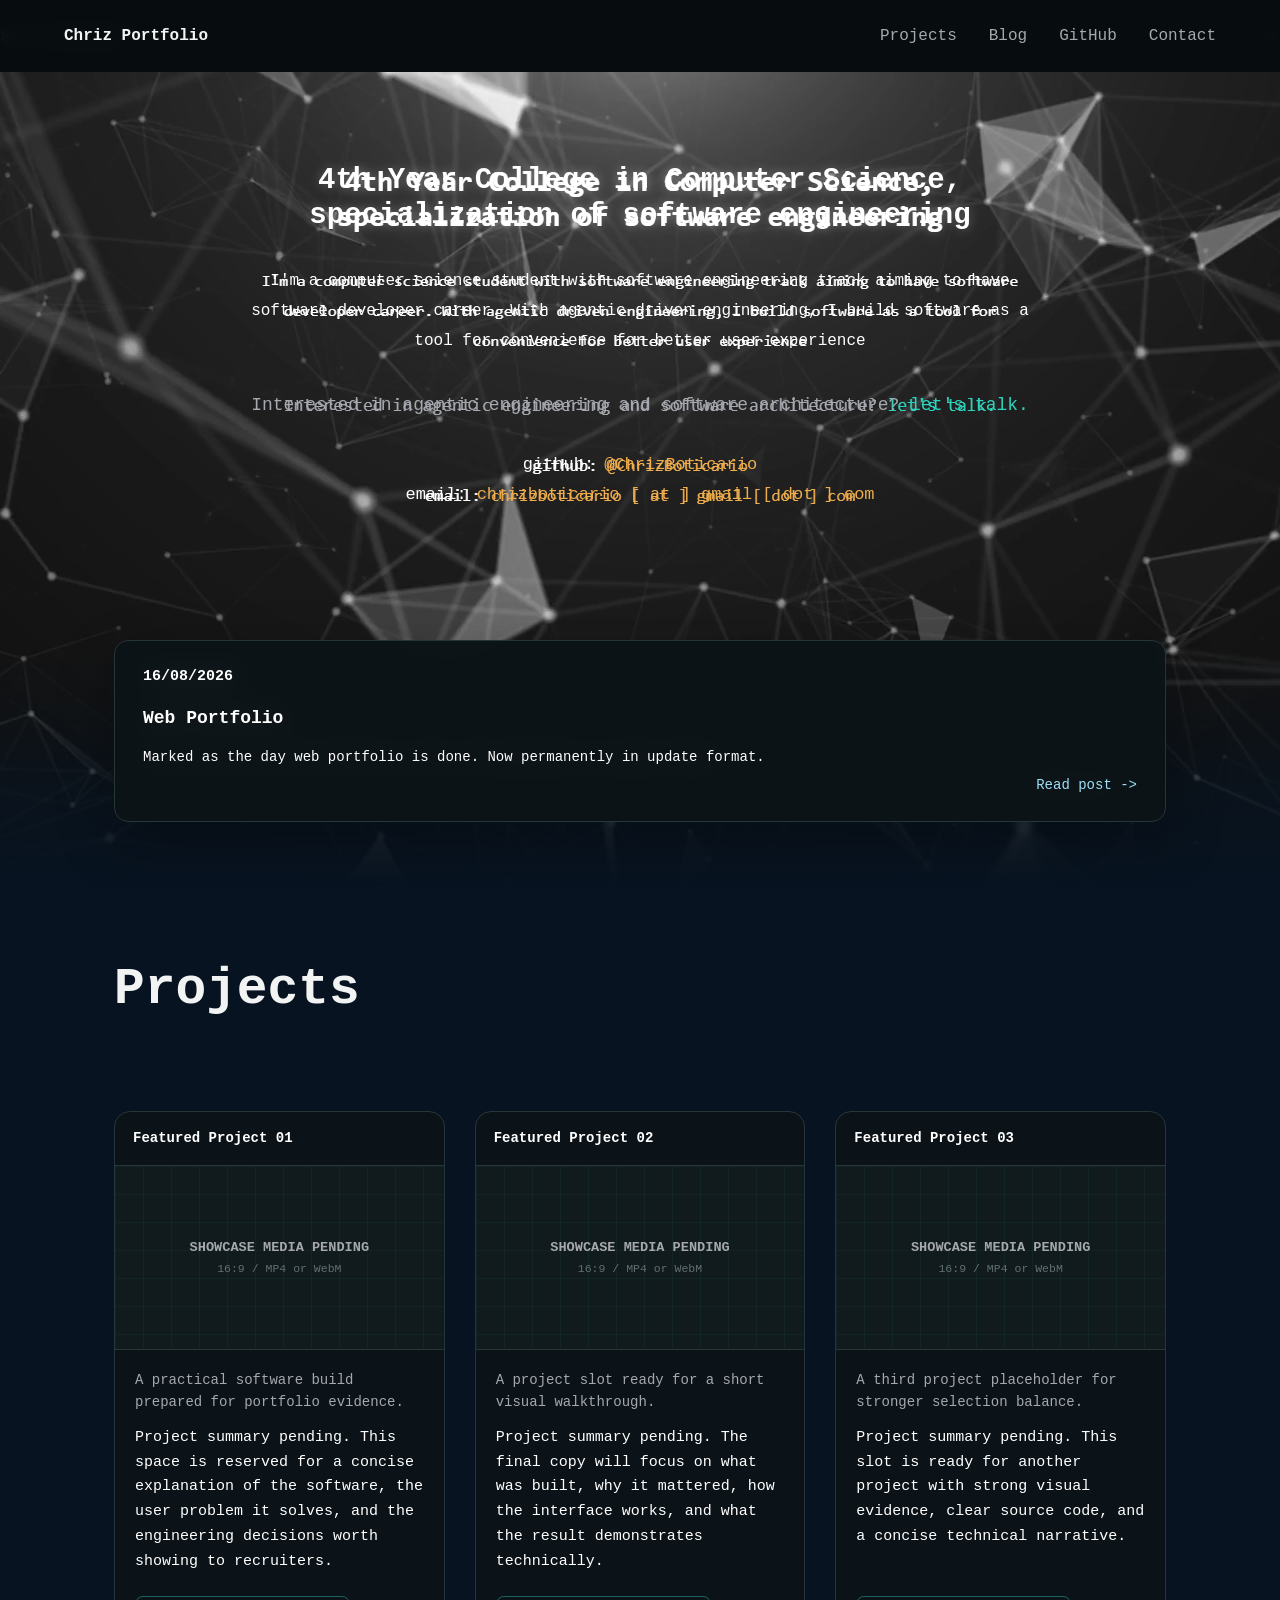
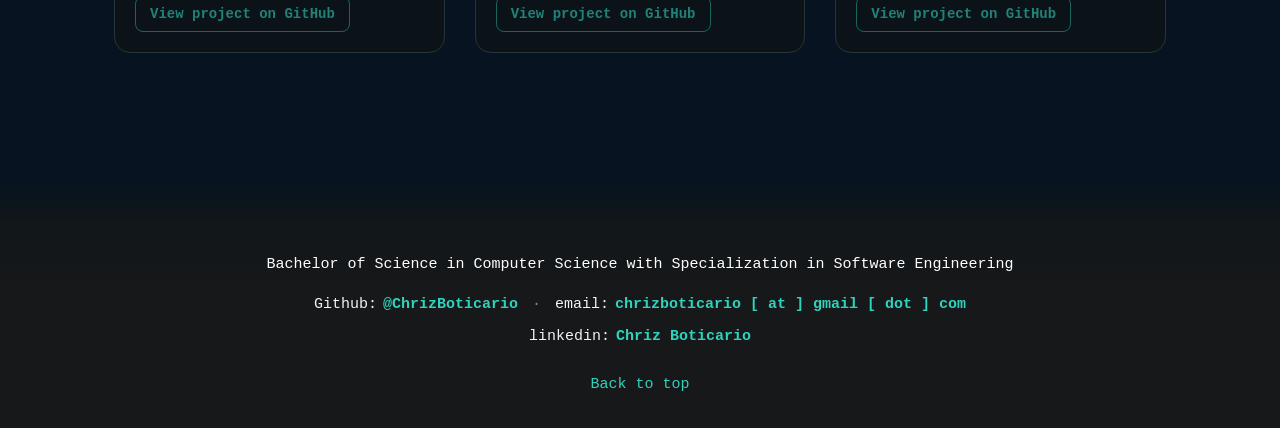
==== Main.html @ 96d17939 "Initial portfolio publication" ====
<!doctype html>
<html lang="en">
<head>
  <meta charset="utf-8">
  <meta name="viewport" content="width=device-width, initial-scale=1, viewport-fit=cover">
  <meta name="description" content="Chriz's portfolio: software projects, certifications, education, and contact details.">
  <meta name="theme-color" content="#080d0f">
  <title>Chriz Portfolio | Software Portfolio</title>
  <link rel="icon" href="data:image/svg+xml,%3Csvg xmlns='http://www.w3.org/2000/svg' viewBox='0 0 32 32'%3E%3Crect width='32' height='32' fill='%23080d0f'/%3E%3Cpath d='M9 7H5v18h4M23 7h4v18h-4' fill='none' stroke='%232fd3bd' stroke-width='2'/%3E%3C/svg%3E">
  <link rel="stylesheet" href="css/style.css?v=20260825-1542">
  <link rel="stylesheet" href="css/home.css?v=20260905-animations">
</head>
<body id="top">
  <a class="skip-link" href="#main-content">Skip to content</a>
  <div class="video-background" aria-hidden="true">
    <video class="video-background-media" muted loop playsinline preload="none" poster="assets/images/background/web_bg_poster.png" data-background-video data-video-desktop="assets/videos/background/web_bg_1080p.mp4" data-video-mobile="assets/videos/background/web_bg_720p.mp4"></video>
  </div>

  <header class="site-header" data-header>
    <a class="brand" href="Main.html" data-home-brand>Chriz Portfolio</a>
    <button class="menu-toggle" type="button" aria-expanded="false" aria-controls="primary-navigation" aria-label="Open navigation" data-menu-toggle>
      <span aria-hidden="true"></span>
      <span aria-hidden="true"></span>
    </button>
    <nav class="primary-navigation" id="primary-navigation" aria-label="Primary navigation" data-navigation>
      <a class="nav-link" href="#work">Projects</a>
      <a class="nav-link" href="blog.html">Blog</a>
      <a class="nav-link" href="https://github.com/ChrizBoticario" target="_blank" rel="noreferrer" data-header-link="github">GitHub</a>
      <a class="nav-link" href="#contact">Contact</a>
    </nav>
  </header>

  <main id="main-content">
    <section class="hero" aria-labelledby="hero-title">
      <div class="hero-shade" aria-hidden="true"></div>
      <div class="hero-content">
        <h1 id="hero-title">4th Year College in Computer Science,<br>specialization of software engineering</h1>
        <p class="hero-statement">I'm a computer science student with software engineering track aiming to have software developer career. With agentic driven engineering, I build software as a tool for convenience for better user experience</p>
        <p class="hero-invitation">Interested in agentic engineering and software architecture? <a class="hero-talk-button" href="#contact">let's talk.</a></p>

        <div class="quick-contact" aria-label="Quick contact">
          <button class="copy-contact" type="button" data-copy="github">
            <span class="contact-label">github:</span>
            <span data-contact-display="github">@ChrizBoticario</span>
          </button>
          <button class="copy-contact" type="button" data-copy="email">
            <span class="contact-label">email:</span>
            <span data-contact-display="email">chrizboticario [ at ] gmail [ dot ] com</span>
          </button>
        </div>
        <p class="copy-status" data-copy-status aria-live="polite"></p>
      </div>
    </section>

    <section class="blog-preview-section" aria-labelledby="latest-blog-title">
      <a class="blog-preview reveal" href="blog.html#placeholder-post">
        <span class="blog-kicker">16/08/2026</span>
        <strong id="latest-blog-title">Web Portfolio</strong>
        <span class="blog-statement">Marked as the day web portfolio is done. Now permanently in update format.</span>
        <span class="blog-read">Read post -&gt;</span>
      </a>
    </section>

    <section class="work-section" id="work" aria-labelledby="work-title">
      <div class="section">
        <div class="section-heading reveal">
          <div>
            <h2 id="work-title">Projects</h2>
          </div>
        </div>
        <div class="project-list" data-project-list></div>
      </div>
    </section>

  </main>

  <footer class="site-footer" id="contact">
    <p class="footer-degree">Bachelor of Science in Computer Science with Specialization in Software Engineering</p>
    <nav class="footer-contact-line" aria-label="Contact and profile links">
      <a href="https://github.com/ChrizBoticario" target="_blank" rel="noreferrer">Github:<strong>@ChrizBoticario</strong></a>
      <span aria-hidden="true">·</span>
      <button type="button" data-copy="email">email:<strong>chrizboticario [ at ] gmail [ dot ] com</strong></button>
    </nav>
    <nav class="footer-profile-line" aria-label="Profile links">
      <a href="https://www.linkedin.com/in/chriz-boticario-026060381/" target="_blank" rel="noreferrer">linkedin:<strong>Chriz Boticario</strong></a>
    </nav>
    <a class="back-to-top" href="#top">Back to top</a>
  </footer>

  <script src="js/main.js?v=20260825-1532" defer></script>
  <script src="js/projects.js?v=20260905-animations" defer></script>
</body>
</html>
---- css/style.css ----
:root {
  color-scheme: dark;
  --ink: #080d0f;
  --navy: #071320;
  --ink-raised: #0d1417;
  --ink-soft: #111a1d;
  --text: #f1f4f3;
  --muted: #a5a8ae;
  --faint: #617071;
  --line: #263538;
  --teal: #2fd3bd;
  --teal-dim: #138d80;
  --amber: #f0ae4d;
  --footer-gray: #171819;
  --surface-glass: rgba(13, 20, 23, 0.9);
  --content: 1180px;
  --gutter: clamp(20px, 5vw, 72px);
  --header-height: 72px;
  --tap-target: 44px;
  --hover-duration: 600ms;
  --hover-ease: cubic-bezier(0.2, 0.7, 0.2, 1);
  --modal-duration: 650ms;
}

* { box-sizing: border-box; }
html { scroll-behavior: auto; }
body {
  position: relative;
  margin: 0;
  overflow-x: clip;
  background: var(--navy) url("../assets/images/background/web_bg_poster.png") center / cover no-repeat;
  color: var(--text);
  font-family: Consolas, "Courier New", monospace;
  font-size: 16px;
  line-height: 1.65;
  letter-spacing: 0;
}
body::selection { background: var(--teal); color: var(--ink); }
a { color: inherit; text-decoration: none; }
button { font: inherit; letter-spacing: 0; }
a, button { -webkit-tap-highlight-color: transparent; }
a:focus-visible, button:focus-visible { outline: 2px solid var(--amber); outline-offset: 5px; }

.video-background {
  position: absolute;
  top: 0;
  right: 0;
  left: 0;
  z-index: 0;
  /* The video covers the desktop hero and latest-blog preview before navy begins. */
  height: clamp(840px, 100svh, 1040px);
  overflow: hidden;
  pointer-events: none;
  background: var(--navy) url("../assets/images/background/web_bg_poster.png") center / cover no-repeat;
}

.video-background-media {
  position: absolute;
  inset: 0;
  width: 100%;
  height: 100%;
  min-width: 0;
  min-height: 0;
  transform: none;
  object-fit: cover;
  object-position: center 62%;
  opacity: 1;
  filter: none;
}

.video-background::after {
  content: none;
}

.video-background::before {
  content: "";
  position: absolute;
  right: 0;
  bottom: 0;
  left: 0;
  z-index: 1;
  height: clamp(210px, 28svh, 320px);
  pointer-events: none;
  background: linear-gradient(
    to bottom,
    rgba(7, 19, 32, 0) 0%,
    rgba(7, 19, 32, 0.14) 30%,
    rgba(7, 19, 32, 0.6) 72%,
    var(--navy) 100%
  );
}

.skip-link {
  position: fixed;
  top: 10px;
  left: 10px;
  z-index: 100;
  padding: 8px 12px;
  background: var(--text);
  color: var(--ink);
  transform: translateY(-160%);
}
.skip-link:focus { transform: translateY(0); }

.site-header {
  position: sticky;
  top: 0;
  z-index: 20;
  height: var(--header-height);
  display: flex;
  align-items: center;
  justify-content: space-between;
  padding-right: max(var(--gutter), env(safe-area-inset-right));
  padding-left: max(var(--gutter), env(safe-area-inset-left));
  border-bottom: 0;
  background: rgba(8, 13, 15, 0.96);
  backdrop-filter: blur(14px);
}

main {
  position: relative;
  z-index: 1;
}
.brand {
  font-size: 1rem;
  font-weight: 700;
}
.primary-navigation { display: flex; align-items: center; gap: clamp(18px, 2.5vw, 34px); }
.nav-link {
  min-height: var(--tap-target);
  display: inline-flex;
  align-items: center;
  color: var(--muted);
  position: relative;
  transition: color var(--hover-duration) var(--hover-ease), transform var(--hover-duration) var(--hover-ease);
}
.nav-link::after {
  content: "";
  position: absolute;
  bottom: 10px;
  left: 0;
  width: 100%;
  height: 1px;
  background: var(--teal);
  transform: scaleX(0);
  transform-origin: right;
  transition: transform var(--hover-duration) var(--hover-ease);
}
.nav-link:hover {
  color: #63e5d1;
  transform: translateY(-2px);
}
.nav-link:hover::after {
  transform: scaleX(1);
  transform-origin: left;
}
.nav-link.is-disabled { color: var(--faint); cursor: not-allowed; }
.menu-toggle { display: none; width: var(--tap-target); height: var(--tap-target); padding: 0; border: 1px solid var(--line); border-radius: 3px; background: transparent; color: var(--text); cursor: pointer; }
.menu-toggle span { display: block; width: 18px; height: 1px; margin: 0 auto; background: currentColor; transition: transform 180ms ease; }
.menu-toggle span + span { margin-top: 6px; }
.menu-toggle[aria-expanded="true"] span:first-child { transform: translateY(3.5px) rotate(45deg); }
.menu-toggle[aria-expanded="true"] span:last-child { transform: translateY(-3.5px) rotate(-45deg); }

.section {
  max-width: var(--content);
  margin: 0 auto;
  padding: clamp(88px, 10vw, 148px) var(--gutter);
}
.section-heading {
  display: grid;
  grid-template-columns: minmax(0, 680px);
  gap: 24px;
  margin-bottom: clamp(48px, 7vw, 82px);
}
.section-number, .hero-index, .about-label, .credential-code {
  margin: 0;
  color: var(--teal);
  font-size: 0.78rem;
  font-weight: 700;
}
.section-heading h2 {
  margin: 0 0 12px;
  font-size: clamp(2rem, 4vw, 3.8rem);
  line-height: 1.05;
}
.section-heading p { margin: 0; color: var(--muted); max-width: 650px; }

.reveal { opacity: 0; transform: translateY(24px); transition: opacity 650ms ease, transform 650ms ease; }
.reveal.is-visible { opacity: 1; transform: none; }

.site-footer {
  position: relative;
  border-top: 0;
  padding: 72px max(var(--gutter), env(safe-area-inset-right)) max(30px, env(safe-area-inset-bottom)) max(var(--gutter), env(safe-area-inset-left));
  background: linear-gradient(to bottom, var(--navy) 0, #121719 48px, var(--footer-gray) 120px);
  color: #fff;
  text-align: center;
}
.site-footer::before {
  content: none;
}
.footer-degree,
.footer-contact-line,
.footer-profile-line,
.back-to-top { max-width: var(--content); margin-left: auto; margin-right: auto; font-size: 15px; line-height: 1.6; }
.footer-degree { margin-top: 0; margin-bottom: 16px; color: #fff; }
.footer-contact-line,
.footer-profile-line {
  display: flex;
  flex-wrap: wrap;
  justify-content: center;
  gap: 8px 14px;
  color: #85888d;
}
.footer-contact-line { margin-bottom: 8px; }
.footer-profile-line { margin-bottom: 22px; }
.footer-contact-line a,
.footer-contact-line button,
.footer-profile-line a {
  padding: 0;
  border: 0;
  background: transparent;
  color: var(--text);
  cursor: pointer;
  transition: color var(--hover-duration) var(--hover-ease), transform var(--hover-duration) var(--hover-ease), text-decoration-color var(--hover-duration) var(--hover-ease);
}
.footer-contact-line strong,
.footer-profile-line strong {
  margin-left: 6px;
  color: var(--teal);
  font-weight: 700;
}
.footer-contact-line a:hover,
.footer-contact-line button:hover,
.footer-profile-line a:hover,
.back-to-top:hover {
  color: #63e5d1;
  transform: translateY(-2px);
}
.back-to-top {
  display: inline-block;
  color: var(--teal);
  transition: color var(--hover-duration) var(--hover-ease), transform var(--hover-duration) var(--hover-ease), text-decoration-color var(--hover-duration) var(--hover-ease);
}

@media (max-width: 700px) {
  :root { --header-height: 62px; }
  body { font-size: 15px; }
  .section-heading { grid-template-columns: 1fr; gap: 10px; }
  .video-background { height: max(100svh, 1060px); }
  .video-background-media { min-width: 0; min-height: 0; }
  .footer-contact-line,
  .footer-profile-line { flex-direction: column; align-items: center; gap: 4px; }
  .footer-contact-line > span,
  .footer-profile-line > span { display: none; }
}

@media (max-width: 760px) {
  .menu-toggle { display: block; }
  .primary-navigation {
    position: absolute;
    top: calc(100% + 1px);
    right: max(12px, env(safe-area-inset-right));
    left: max(12px, env(safe-area-inset-left));
    display: grid;
    gap: 0;
    padding: 8px 16px;
    border: 1px solid var(--line);
    border-top: 0;
    border-radius: 0 0 12px 12px;
    background: #0a1012;
    visibility: hidden;
    opacity: 0;
    transform: translateY(-8px);
    pointer-events: none;
    transition: opacity 180ms ease, transform 180ms ease, visibility 180ms ease;
  }
  .primary-navigation.is-open { visibility: visible; opacity: 1; transform: none; pointer-events: auto; }
  .primary-navigation .nav-link { justify-content: space-between; border-bottom: 1px solid var(--line); }
  .primary-navigation .nav-link:last-child { border-bottom: 0; }
}

@media (prefers-reduced-motion: reduce) {
  html { scroll-behavior: auto; }
  *, *::before, *::after { animation-duration: 0.01ms !important; animation-iteration-count: 1 !important; transition-duration: 0.01ms !important; }
  .reveal { opacity: 1; transform: none; }
}
---- css/home.css ----
.hero {
  position: relative;
  min-height: clamp(520px, calc(72svh - var(--header-height)), 650px);
  display: grid;
  place-items: center;
  overflow: hidden;
  background: transparent;
}
.hero-shade {
  display: none;
}
.hero::after {
  content: none;
}
.hero-content {
  position: relative;
  z-index: 2;
  width: min(900px, calc(100% - 40px));
  padding: 56px 0 70px;
  text-align: center;
}
.hero h1 {
  margin: 0;
  color: #fff;
  font-size: 29px;
  font-weight: 700;
  line-height: 1.2;
  text-shadow: 0 0 12px rgba(255, 255, 255, 0.28);
}
.hero-statement {
  max-width: 780px;
  margin: 32px auto 0;
  color: #fff;
  font-size: 16px;
  font-weight: 400;
  line-height: 1.9;
}
.hero-invitation {
  max-width: 960px;
  margin: 34px auto 0;
  color: #a5a8ae;
  font-size: 18px;
  font-weight: 400;
}
.hero-talk-button {
  display: inline;
  margin: 0;
  padding: 0;
  border: 0;
  color: var(--teal);
  font-size: inherit;
  line-height: inherit;
  text-decoration: none;
  transition: color var(--hover-duration) var(--hover-ease);
}
.hero-talk-button:hover,
.hero-talk-button:focus-visible {
  color: #63e5d1;
}
.quick-contact { width: min(650px, 100%); margin: 30px auto 0; display: grid; gap: 0; }
.copy-contact {
  width: 100%;
  min-height: 28px;
  display: flex;
  align-items: center;
  justify-content: center;
  gap: 10px;
  border: 0;
  border-radius: 0;
  background: transparent;
  color: #fff;
  font-size: 17px;
  font-weight: 400;
  cursor: pointer;
  transition: color var(--hover-duration) var(--hover-ease), transform var(--hover-duration) var(--hover-ease);
}
.copy-contact:hover { color: var(--teal); transform: translateY(-1px); }
.contact-label { color: #fff; }
.copy-contact [data-contact-display] { color: var(--amber); }
.copy-status { min-height: 1.65em; margin: 10px 0 0; color: var(--teal); font-size: 0.82rem; }

.blog-preview-section {
  position: relative;
  max-width: var(--content);
  margin: -8px auto 0;
  padding: 0 var(--gutter) clamp(34px, 6vw, 64px);
  background: transparent;
}
.blog-preview-section::before {
  content: none;
}
.blog-preview {
  position: relative;
  display: grid;
  min-height: 182px;
  padding: 24px 28px;
  border: 1px solid var(--line);
  border-radius: 14px;
  background: rgba(13, 20, 23, 0.92);
  box-shadow: 0 22px 60px rgba(0, 0, 0, 0.22);
  backdrop-filter: blur(12px);
  transition: border-color var(--hover-duration) var(--hover-ease), transform var(--hover-duration) var(--hover-ease), box-shadow var(--hover-duration) var(--hover-ease), background-color var(--hover-duration) var(--hover-ease);
}
.blog-preview:hover,
.blog-preview:focus-visible {
  border-color: rgba(47, 211, 189, 0.85);
  transform: translateY(-4px);
  box-shadow: 0 28px 72px rgba(0, 0, 0, 0.32), 0 0 24px rgba(47, 211, 189, 0.12);
  background: rgba(13, 20, 23, 0.98);
}
.blog-kicker {
  color: #fff;
  font-size: 15px;
  font-weight: 600;
  text-transform: uppercase;
}
.blog-preview strong {
  margin-top: 12px;
  color: #fff;
  font-size: 18px;
  font-weight: 600;
}
.blog-statement {
  max-width: 920px;
  margin-top: 10px;
  color: #fff;
  font-size: 14px;
  font-weight: 400;
}
.blog-read {
  justify-self: end;
  align-self: end;
  color: #9fdff7;
  font-size: 14px;
  font-weight: 500;
  text-decoration: none;
  transition: color var(--hover-duration) var(--hover-ease);
}
.blog-preview:hover .blog-read,
.blog-preview:focus-visible .blog-read { color: #b7eaff; }

.work-section {
  position: relative;
  background: var(--navy);
}
.work-section .section {
  padding-top: clamp(46px, 6vw, 78px);
}
.project-list { display: grid; grid-template-columns: repeat(auto-fit, minmax(min(100%, 320px), 1fr)); gap: clamp(20px, 2.5vw, 30px); align-items: stretch; }
.project {
  min-width: 0;
  display: flex;
  flex-direction: column;
  border: 1px solid var(--line);
  border-radius: 16px;
  background: rgba(13, 20, 23, 0.92);
  overflow: hidden;
  transition: border-color var(--hover-duration) var(--hover-ease), transform var(--hover-duration) var(--hover-ease), box-shadow var(--hover-duration) var(--hover-ease), background-color var(--hover-duration) var(--hover-ease);
}
/* Project cards replay their reveal independently from hover and expand states. */
.project.reveal {
  opacity: 0;
  transform: translateY(24px);
  transition: opacity 650ms ease,
              transform 650ms ease,
              border-color var(--hover-duration) var(--hover-ease),
              box-shadow var(--hover-duration) var(--hover-ease),
              background-color var(--hover-duration) var(--hover-ease);
  transition-delay: var(--reveal-delay, 0ms);
}

.project.reveal.is-visible {
  opacity: 1;
  transform: none;
}

.project.reveal.is-visible:hover,
.project.reveal.is-visible:focus-within {
  transform: translateY(-4px);
}
.project:hover,
.project:focus-within {
  border-color: rgba(47, 211, 189, 0.85);
  transform: translateY(-4px);
  box-shadow: 0 28px 72px rgba(0, 0, 0, 0.32), 0 0 24px rgba(47, 211, 189, 0.12);
  background: rgba(13, 20, 23, 0.98);
}
.project-header {
  display: flex;
  align-items: center;
  justify-content: space-between;
  min-height: 54px;
  padding: 14px 18px;
  border-bottom: 1px solid var(--line);
}
.project h3 {
  margin: 0;
  color: #fff;
  font-size: 14px;
  font-weight: 600;
  line-height: 1.2;
  overflow-wrap: anywhere;
}
.project-media {
  position: relative;
  aspect-ratio: 16 / 9;
  overflow: hidden;
  border-bottom: 1px solid var(--line);
  background: var(--ink-soft);
}
.project-media::before {
  content: "";
  position: absolute;
  inset: 0;
  background-image: linear-gradient(rgba(47,211,189,.05) 1px, transparent 1px), linear-gradient(90deg, rgba(47,211,189,.05) 1px, transparent 1px);
  background-size: 28px 28px;
}
.project-media-empty { position: absolute; inset: 0; display: grid; place-content: center; text-align: center; color: var(--faint); }
.project-media-empty strong { color: var(--muted); font-size: 0.85rem; }
.project-media-empty span { font-size: 0.72rem; }
.project video { width: 100%; height: 100%; object-fit: cover; }
.project-details { display: flex; flex: 1; flex-direction: column; padding: 20px; }
.project-description { margin: 0 0 12px; color: var(--muted); font-size: 14px; line-height: 1.55; }
.project-summary { margin: 0 0 22px; color: #fff; font-size: 15px; line-height: 1.65; }
.project-links { display: flex; flex-wrap: wrap; gap: 10px; margin-top: auto; }
.project-links a {
  min-height: 36px;
  display: inline-flex;
  align-items: center;
  padding: 0 14px;
  border: 1px solid var(--teal-dim);
  border-radius: 8px;
  color: var(--teal);
  font-size: 14px;
  font-weight: 700;
  transition: color var(--hover-duration) var(--hover-ease), background-color var(--hover-duration) var(--hover-ease), border-color var(--hover-duration) var(--hover-ease), transform var(--hover-duration) var(--hover-ease), box-shadow var(--hover-duration) var(--hover-ease);
}
.project-links a:hover,
.project-links a:focus-visible {
  color: #63e5d1;
  background: rgba(47, 211, 189, 0.16);
  border-color: var(--teal);
  transform: translateY(-2px);
  box-shadow: 0 12px 28px rgba(47, 211, 189, 0.18);
}
.project-links .is-disabled {
  border-color: rgba(47, 211, 189, 0.42);
  color: rgba(47, 211, 189, 0.58);
  cursor: not-allowed;
}

.credentials-section { border-top: 1px solid var(--line); }
.credential-rail { display: grid; grid-template-columns: 1fr 1fr; border-top: 1px solid var(--line); border-bottom: 1px solid var(--line); }
.credential { padding: 32px; border-radius: 14px; }
.credential + .credential { border-left: 1px solid var(--line); }
.credential h3 { margin: 8px 0 2px; font-size: 1.25rem; }
.credential > p:last-child { margin: 0; color: var(--muted); }

.education-section { padding-top: 60px; }
.education-path { position: relative; display: grid; grid-template-columns: repeat(3, 1fr); gap: 24px; margin: 0; padding: 0; list-style: none; }
.education-path::before { content: ""; position: absolute; top: 28px; left: 12%; right: 12%; border-top: 1px dashed var(--teal-dim); }
.education-path li { position: relative; min-height: 230px; padding: 58px 24px 24px; border: 1px solid var(--line); border-radius: 14px; background: var(--ink); }
.education-step { position: absolute; top: 17px; left: 24px; color: var(--teal); font-size: 0.75rem; }
.education-path li::before { content: ""; position: absolute; z-index: 1; top: 23px; right: 20px; width: 9px; height: 9px; border: 1px solid var(--teal); background: var(--ink); transform: rotate(45deg); }
.education-level { color: var(--faint); font-size: 0.75rem; }
.education-path h3 { margin: 14px 0 6px; font-size: 1.1rem; }
.education-path li > p:last-child { margin: 0; color: var(--muted); font-size: 0.85rem; }
.education-current { border-color: var(--teal-dim) !important; }

@media (max-width: 850px) {
  .education-path { grid-template-columns: 1fr; }
  .education-path::before { top: 30px; bottom: 30px; left: 28px; right: auto; border-top: 0; border-left: 1px dashed var(--teal-dim); }
  .education-path li { margin-left: 28px; }
}
@media (max-width: 600px) {
  .hero { min-height: 740px; }
  .hero-content { width: min(100% - 40px, 520px); padding: 52px 0 78px; }
  .hero h1 { font-size: 24px; }
  .hero-statement { font-size: 15px; line-height: 1.75; }
  .hero-invitation { font-size: 16px; }
  .copy-contact { flex-wrap: wrap; gap: 4px 8px; text-align: center; }
  .project-meta { grid-template-columns: 1fr; }
  .credential-rail { grid-template-columns: 1fr; }
  .credential + .credential { border-left: 0; border-top: 1px solid var(--line); }
}

@media (max-width: 360px) {
  .hero-content { width: calc(100% - 28px); }
  .hero h1 { font-size: 21px; }
  .hero-statement { margin-top: 24px; font-size: 0.95rem; }
  .hero-invitation { font-size: 15px; }
  .quick-contact { margin-top: 26px; }
  .education-path li { margin-left: 20px; padding-right: 18px; padding-left: 20px; }
  .education-path::before { left: 20px; }
}

@media (max-height: 620px) and (orientation: landscape) {
  .hero { min-height: calc(100svh - var(--header-height)); }
  .hero-content { width: min(860px, calc(100% - 40px)); padding: 24px 0 30px; }
  .hero-invitation { display: none; }
  .hero h1 { font-size: 22px; }
  .hero-statement { margin-top: 14px; font-size: 0.86rem; }
  .quick-contact { grid-template-columns: 1fr 1fr; margin-top: 16px; }
  .copy-contact { min-height: 42px; }
  .copy-status { margin-top: 4px; }
}

@media (min-width: 1600px) {
  :root { --content: 1480px; }
  .project-list { grid-template-columns: repeat(3, minmax(0, 1fr)); }
}

/* Project Modal/Expand Behavior */
.project-overlay {
  position: fixed;
  inset: 0;
  z-index: 90;
  opacity: 0;
  pointer-events: none;
  transition: opacity var(--hover-duration) var(--hover-ease);
}

.project-overlay.is-active {
  opacity: 1;
  pointer-events: auto;
}

.project:not(.reveal) {
  transition: all var(--modal-duration) var(--hover-ease);
}

.project.is-expanded {
  position: fixed;
  z-index: 100;
  width: min(85vw, 680px);
  max-height: 70vh;
  box-shadow: 0 0 120px rgba(0, 0, 0, 0.9), 0 0 60px rgba(47, 211, 189, 0.2);
  background: rgba(13, 20, 23, 0.98);
  border-color: rgba(47, 211, 189, 0.9);
  overflow-y: auto;
}

.project-placeholder {
  visibility: hidden;
  pointer-events: none;
}

.project.is-restoring {
  transition: none !important;
}

@media (prefers-reduced-motion: reduce) {
  .project-overlay {
    transition: opacity 50ms ease;
  }
  .project {
    transition: all 50ms ease !important;
  }
}
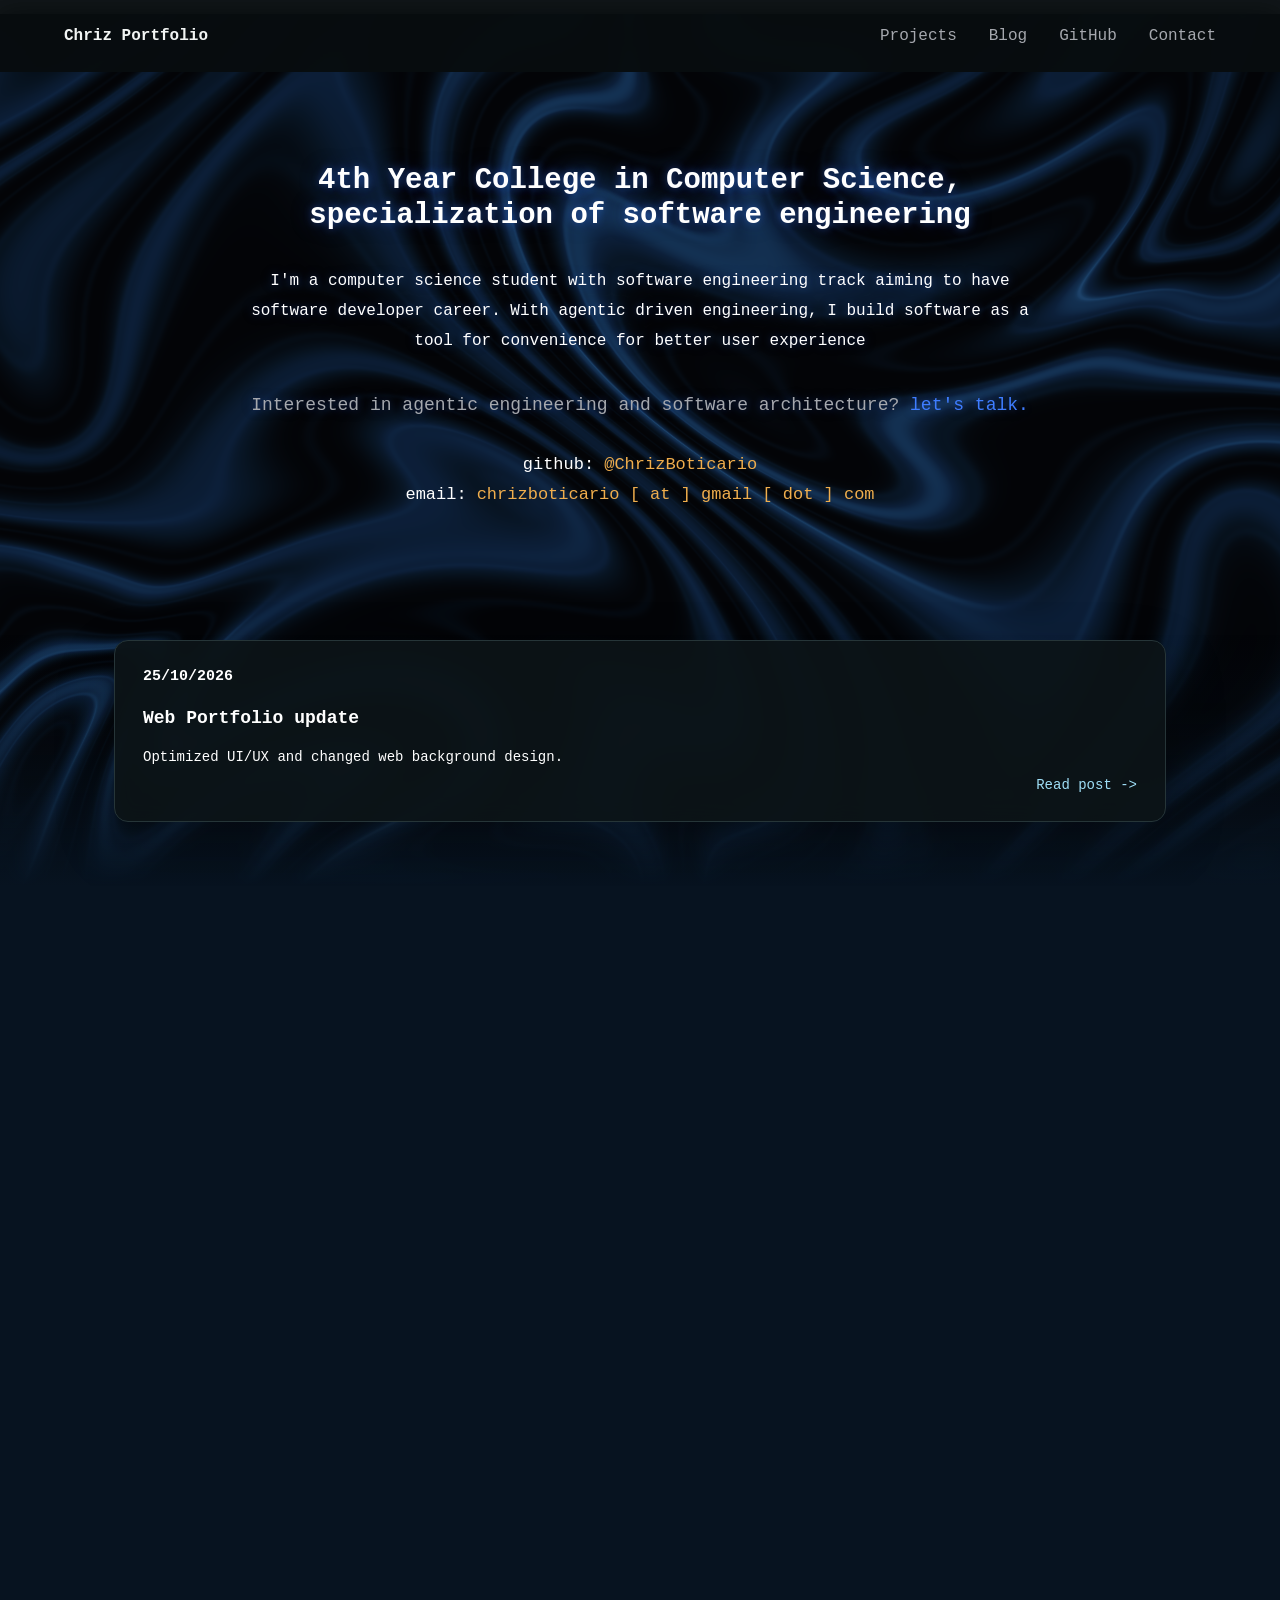
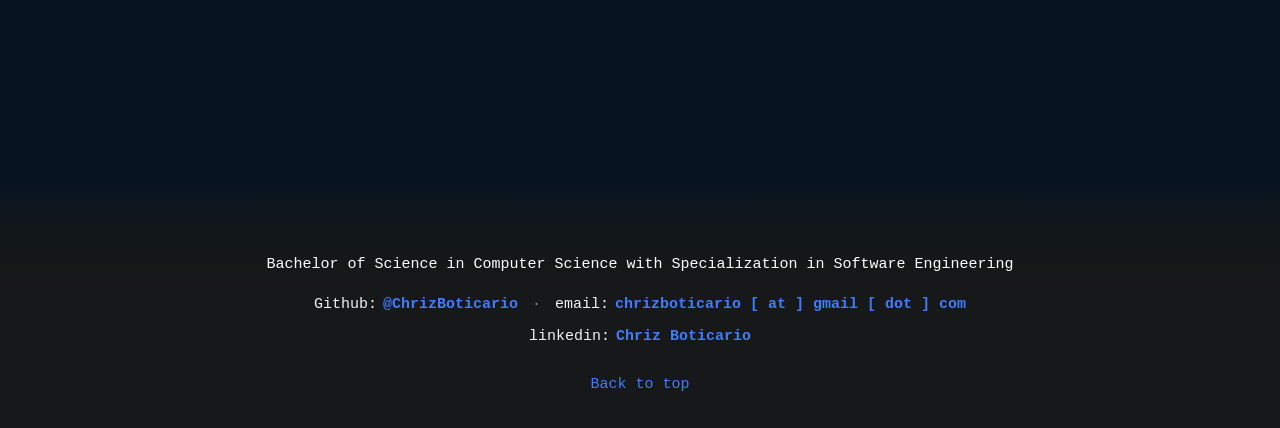
==== commit 3ff44d49: "Update portfolio background and interactions" ====
--- a/Main.html
+++ b/Main.html
@@ -5,15 +5,22 @@
   <meta name="viewport" content="width=device-width, initial-scale=1, viewport-fit=cover">
   <meta name="description" content="Chriz's portfolio: software projects, certifications, education, and contact details.">
   <meta name="theme-color" content="#080d0f">
-  <title>Chriz Portfolio | Software Portfolio</title>
+  <title>Chriz Web Portfolio</title>
   <link rel="icon" href="data:image/svg+xml,%3Csvg xmlns='http://www.w3.org/2000/svg' viewBox='0 0 32 32'%3E%3Crect width='32' height='32' fill='%23080d0f'/%3E%3Cpath d='M9 7H5v18h4M23 7h4v18h-4' fill='none' stroke='%232fd3bd' stroke-width='2'/%3E%3C/svg%3E">
-  <link rel="stylesheet" href="css/style.css?v=20260825-1542">
-  <link rel="stylesheet" href="css/home.css?v=20260905-animations">
+  <link rel="stylesheet" href="css/style.css?v=20261025-brand-hover">
+  <link rel="stylesheet" href="css/home.css?v=20261025-neon-navy-hover">
+  <link rel="stylesheet" href="css/intro.css?v=20261020">
+  <script src="js/intro.js?v=20261025-entry-aware"></script>
 </head>
 <body id="top">
+  <div class="intro-stage" aria-hidden="true">
+    <div class="intro-sphere"></div>
+    <div class="intro-wave"></div>
+  </div>
+  <div class="intro-page" data-intro-page>
   <a class="skip-link" href="#main-content">Skip to content</a>
-  <div class="video-background" aria-hidden="true">
-    <video class="video-background-media" muted loop playsinline preload="none" poster="assets/images/background/web_bg_poster.png" data-background-video data-video-desktop="assets/videos/background/web_bg_1080p.mp4" data-video-mobile="assets/videos/background/web_bg_720p.mp4"></video>
+  <div class="marble-background" aria-hidden="true">
+    <canvas class="marble-background-media" data-marble-background></canvas>
   </div>
 
   <header class="site-header" data-header>
@@ -87,7 +94,9 @@
     <a class="back-to-top" href="#top">Back to top</a>
   </footer>
 
-  <script src="js/main.js?v=20260825-1532" defer></script>
-  <script src="js/projects.js?v=20260905-animations" defer></script>
+  </div>
+  <script src="js/main.js?v=20261025-current-interactions" defer></script>
+  <script src="js/background-webgl.js?v=20261020-marble-webgl" defer></script>
+  <script src="js/projects.js?v=20260928-project-interactions" defer></script>
 </body>
 </html>
--- a/css/style.css
+++ b/css/style.css
@@ -23,12 +23,56 @@
 }
 
 * { box-sizing: border-box; }
-html { scroll-behavior: auto; }
+html {
+  scroll-behavior: auto;
+  scrollbar-width: none;
+}
+html::-webkit-scrollbar { display: none; }
+.page-scrollbar {
+  position: fixed;
+  z-index: 40;
+  top: 8px;
+  right: 2px;
+  bottom: 8px;
+  width: 10px;
+  border-radius: 8px;
+  background: rgba(12, 28, 35, 0.12);
+  touch-action: none;
+  cursor: pointer;
+  opacity: 1;
+  transform: translateX(0);
+  transition: opacity 260ms ease, transform 360ms cubic-bezier(0.2, 0.7, 0.2, 1);
+}
+.page-scrollbar[hidden] { display: none; }
+.page-scrollbar.is-hidden:not(:hover):not(:focus-visible):not(.is-dragging) {
+  opacity: 0;
+  transform: translateX(calc(100% + 4px));
+  pointer-events: none;
+}
+.page-scrollbar-thumb {
+  position: absolute;
+  top: 0;
+  left: 3px;
+  width: 4px;
+  height: 2in;
+  border-radius: 6px;
+  background: rgba(95, 205, 198, 0.48);
+  box-shadow: 0 0 7px rgba(47, 211, 189, 0.14);
+  transition: background-color 250ms ease, box-shadow 250ms ease;
+}
+.page-scrollbar:hover .page-scrollbar-thumb,
+.page-scrollbar:focus-visible .page-scrollbar-thumb,
+.page-scrollbar.is-dragging .page-scrollbar-thumb {
+  background: rgba(138, 241, 225, 0.72);
+  box-shadow: 0 0 10px rgba(47, 211, 189, 0.3);
+}
+.page-scrollbar:focus-visible { outline: 2px solid var(--amber); outline-offset: 2px; }
+.intro-active .page-scrollbar { visibility: hidden; }
 body {
   position: relative;
   margin: 0;
   overflow-x: clip;
-  background: var(--navy) url("../assets/images/background/web_bg_poster.png") center / cover no-repeat;
+  background: var(--navy);
   color: var(--text);
   font-family: Consolas, "Courier New", monospace;
   font-size: 16px;
@@ -41,52 +85,42 @@
 a, button { -webkit-tap-highlight-color: transparent; }
 a:focus-visible, button:focus-visible { outline: 2px solid var(--amber); outline-offset: 5px; }
 
-.video-background {
+.marble-background {
   position: absolute;
   top: 0;
   right: 0;
   left: 0;
   z-index: 0;
-  /* The video covers the desktop hero and latest-blog preview before navy begins. */
+  /* Preserve the original video area over the hero and latest-blog preview. */
   height: clamp(840px, 100svh, 1040px);
   overflow: hidden;
   pointer-events: none;
-  background: var(--navy) url("../assets/images/background/web_bg_poster.png") center / cover no-repeat;
-}
-
-.video-background-media {
+  background: var(--navy);
+}
+
+.marble-background-media {
   position: absolute;
   inset: 0;
   width: 100%;
   height: 100%;
   min-width: 0;
   min-height: 0;
-  transform: none;
-  object-fit: cover;
-  object-position: center 62%;
-  opacity: 1;
-  filter: none;
-}
-
-.video-background::after {
-  content: none;
-}
-
-.video-background::before {
+  display: block;
+}
+
+.marble-background::before {
   content: "";
   position: absolute;
-  right: 0;
-  bottom: 0;
-  left: 0;
+  inset: 0;
   z-index: 1;
-  height: clamp(210px, 28svh, 320px);
+  --fade-length: clamp(210px, 28svh, 320px);
   pointer-events: none;
   background: linear-gradient(
     to bottom,
-    rgba(7, 19, 32, 0) 0%,
-    rgba(7, 19, 32, 0.14) 30%,
-    rgba(7, 19, 32, 0.6) 72%,
-    var(--navy) 100%
+    transparent calc(var(--marble-end, 100%) - var(--fade-length)),
+    color-mix(in srgb, var(--navy) 14%, transparent) calc(var(--marble-end, 100%) - var(--fade-length) * 0.7),
+    color-mix(in srgb, var(--navy) 60%, transparent) calc(var(--marble-end, 100%) - var(--fade-length) * 0.28),
+    var(--navy) var(--marble-end, 100%)
   );
 }
 
@@ -122,8 +156,35 @@
   z-index: 1;
 }
 .brand {
+  min-height: var(--tap-target);
+  display: inline-flex;
+  align-items: center;
+  position: relative;
   font-size: 1rem;
   font-weight: 700;
+  transition: color var(--hover-duration) var(--hover-ease), transform var(--hover-duration) var(--hover-ease);
+}
+.brand::after {
+  content: "";
+  position: absolute;
+  bottom: 10px;
+  left: 0;
+  width: 100%;
+  height: 1px;
+  background: var(--neon-navy, #3f7dff);
+  transform: scaleX(0);
+  transform-origin: right;
+  transition: transform var(--hover-duration) var(--hover-ease);
+}
+.brand:hover,
+.brand:focus-visible {
+  color: var(--neon-navy, #3f7dff);
+  transform: translateY(-2px);
+}
+.brand:hover::after,
+.brand:focus-visible::after {
+  transform: scaleX(1);
+  transform-origin: left;
 }
 .primary-navigation { display: flex; align-items: center; gap: clamp(18px, 2.5vw, 34px); }
 .nav-link {
@@ -141,16 +202,18 @@
   left: 0;
   width: 100%;
   height: 1px;
-  background: var(--teal);
+  background: var(--neon-navy, #3f7dff);
   transform: scaleX(0);
   transform-origin: right;
   transition: transform var(--hover-duration) var(--hover-ease);
 }
-.nav-link:hover {
-  color: #63e5d1;
+.nav-link:hover,
+.nav-link:focus-visible {
+  color: var(--neon-navy, #3f7dff);
   transform: translateY(-2px);
 }
-.nav-link:hover::after {
+.nav-link:hover::after,
+.nav-link:focus-visible::after {
   transform: scaleX(1);
   transform-origin: left;
 }
@@ -227,28 +290,52 @@
 .footer-contact-line strong,
 .footer-profile-line strong {
   margin-left: 6px;
-  color: var(--teal);
+  color: var(--neon-navy, #3f7dff);
   font-weight: 700;
 }
 .footer-contact-line a:hover,
 .footer-contact-line button:hover,
 .footer-profile-line a:hover,
 .back-to-top:hover {
-  color: #63e5d1;
+  color: #a9c4ff;
   transform: translateY(-2px);
 }
 .back-to-top {
   display: inline-block;
-  color: var(--teal);
+  color: var(--neon-navy, #3f7dff);
   transition: color var(--hover-duration) var(--hover-ease), transform var(--hover-duration) var(--hover-ease), text-decoration-color var(--hover-duration) var(--hover-ease);
 }
 
+.site-toast {
+  position: fixed;
+  top: max(calc(var(--header-height) + 12px), env(safe-area-inset-top));
+  left: 50%;
+  z-index: 200;
+  max-width: calc(100vw - 40px);
+  padding: 16px 20px;
+  border: 1px solid var(--line);
+  border-radius: 14px;
+  background: rgba(13, 20, 23, 0.94);
+  box-shadow: 0 22px 60px rgba(0, 0, 0, 0.32), 0 0 24px rgba(47, 211, 189, 0.12);
+  backdrop-filter: blur(12px);
+  color: var(--text);
+  white-space: nowrap;
+  opacity: 0;
+  transform: translate(-50%, -20px);
+  visibility: hidden;
+  pointer-events: none;
+  transition: opacity 250ms var(--hover-ease), transform 250ms var(--hover-ease), visibility 250ms var(--hover-ease);
+}
+.site-toast.is-visible {
+  opacity: 1;
+  transform: translate(-50%, 0);
+  visibility: visible;
+}
 @media (max-width: 700px) {
   :root { --header-height: 62px; }
   body { font-size: 15px; }
   .section-heading { grid-template-columns: 1fr; gap: 10px; }
-  .video-background { height: max(100svh, 1060px); }
-  .video-background-media { min-width: 0; min-height: 0; }
+  .marble-background { height: max(100svh, 1060px); }
   .footer-contact-line,
   .footer-profile-line { flex-direction: column; align-items: center; gap: 4px; }
   .footer-contact-line > span,
--- a/css/home.css
+++ b/css/home.css
@@ -1,3 +1,9 @@
+:root {
+  --neon-navy: #3f7dff;
+  --neon-navy-border: rgba(63, 125, 255, 0.82);
+  --neon-navy-glow: rgba(47, 105, 235, 0.2);
+}
+
 .hero {
   position: relative;
   min-height: clamp(520px, calc(72svh - var(--header-height)), 650px);
@@ -25,7 +31,7 @@
   font-size: 29px;
   font-weight: 700;
   line-height: 1.2;
-  text-shadow: 0 0 12px rgba(255, 255, 255, 0.28);
+  text-shadow: 0 0 8px rgba(63, 125, 255, 0.48), 0 0 22px rgba(29, 73, 170, 0.34);
 }
 .hero-statement {
   max-width: 780px;
@@ -34,6 +40,7 @@
   font-size: 16px;
   font-weight: 400;
   line-height: 1.9;
+  text-shadow: 0 0 8px rgba(55, 115, 255, 0.35), 0 0 18px rgba(25, 64, 155, 0.24);
 }
 .hero-invitation {
   max-width: 960px;
@@ -41,13 +48,14 @@
   color: #a5a8ae;
   font-size: 18px;
   font-weight: 400;
+  text-shadow: 0 0 8px rgba(55, 115, 255, 0.35), 0 0 18px rgba(25, 64, 155, 0.24);
 }
 .hero-talk-button {
   display: inline;
   margin: 0;
   padding: 0;
   border: 0;
-  color: var(--teal);
+  color: var(--neon-navy);
   font-size: inherit;
   line-height: inherit;
   text-decoration: none;
@@ -55,9 +63,15 @@
 }
 .hero-talk-button:hover,
 .hero-talk-button:focus-visible {
-  color: #63e5d1;
-}
-.quick-contact { width: min(650px, 100%); margin: 30px auto 0; display: grid; gap: 0; }
+  color: #a9c4ff;
+}
+.quick-contact {
+  width: min(650px, 100%);
+  margin: 30px auto 0;
+  display: grid;
+  gap: 0;
+  text-shadow: 0 0 8px rgba(55, 115, 255, 0.35), 0 0 18px rgba(25, 64, 155, 0.24);
+}
 .copy-contact {
   width: 100%;
   min-height: 28px;
@@ -74,7 +88,7 @@
   cursor: pointer;
   transition: color var(--hover-duration) var(--hover-ease), transform var(--hover-duration) var(--hover-ease);
 }
-.copy-contact:hover { color: var(--teal); transform: translateY(-1px); }
+.copy-contact:hover { color: var(--neon-navy); transform: translateY(-1px); }
 .contact-label { color: #fff; }
 .copy-contact [data-contact-display] { color: var(--amber); }
 .copy-status { min-height: 1.65em; margin: 10px 0 0; color: var(--teal); font-size: 0.82rem; }
@@ -99,13 +113,13 @@
   background: rgba(13, 20, 23, 0.92);
   box-shadow: 0 22px 60px rgba(0, 0, 0, 0.22);
   backdrop-filter: blur(12px);
-  transition: border-color var(--hover-duration) var(--hover-ease), transform var(--hover-duration) var(--hover-ease), box-shadow var(--hover-duration) var(--hover-ease), background-color var(--hover-duration) var(--hover-ease);
+  transition: transform 360ms var(--hover-ease), border-color 360ms var(--hover-ease), box-shadow 360ms var(--hover-ease), background 360ms var(--hover-ease);
 }
 .blog-preview:hover,
 .blog-preview:focus-visible {
-  border-color: rgba(47, 211, 189, 0.85);
-  transform: translateY(-4px);
-  box-shadow: 0 28px 72px rgba(0, 0, 0, 0.32), 0 0 24px rgba(47, 211, 189, 0.12);
+  border-color: var(--neon-navy-border);
+  transform: translateY(-3px);
+  box-shadow: 0 28px 72px rgba(0, 0, 0, 0.32), 0 0 20px var(--neon-navy-glow), 0 0 42px rgba(47, 105, 235, 0.08);
   background: rgba(13, 20, 23, 0.98);
 }
 .blog-kicker {
@@ -146,6 +160,11 @@
 .work-section .section {
   padding-top: clamp(46px, 6vw, 78px);
 }
+.work-section .section-heading {
+  grid-template-columns: 1fr;
+  justify-items: center;
+  text-align: center;
+}
 .project-list { display: grid; grid-template-columns: repeat(auto-fit, minmax(min(100%, 320px), 1fr)); gap: clamp(20px, 2.5vw, 30px); align-items: stretch; }
 .project {
   min-width: 0;
@@ -154,35 +173,31 @@
   border: 1px solid var(--line);
   border-radius: 16px;
   background: rgba(13, 20, 23, 0.92);
+  cursor: pointer;
+  opacity: 1;
   overflow: hidden;
-  transition: border-color var(--hover-duration) var(--hover-ease), transform var(--hover-duration) var(--hover-ease), box-shadow var(--hover-duration) var(--hover-ease), background-color var(--hover-duration) var(--hover-ease);
-}
-/* Project cards replay their reveal independently from hover and expand states. */
+  transition: opacity 650ms ease, border-color var(--hover-duration) var(--hover-ease), box-shadow var(--hover-duration) var(--hover-ease), background var(--hover-duration) var(--hover-ease), transform 650ms ease;
+}
 .project.reveal {
   opacity: 0;
   transform: translateY(24px);
-  transition: opacity 650ms ease,
-              transform 650ms ease,
-              border-color var(--hover-duration) var(--hover-ease),
-              box-shadow var(--hover-duration) var(--hover-ease),
-              background-color var(--hover-duration) var(--hover-ease);
-  transition-delay: var(--reveal-delay, 0ms);
-}
-
+  transition-delay: var(--reveal-delay, 0ms), 0ms, 0ms, 0ms, var(--reveal-delay, 0ms);
+}
 .project.reveal.is-visible {
   opacity: 1;
-  transform: none;
-}
-
+  transform: translateY(0);
+}
 .project.reveal.is-visible:hover,
-.project.reveal.is-visible:focus-within {
-  transform: translateY(-4px);
-}
+.project.reveal.is-visible:focus-within { transform: translateY(-3px); }
+.project:focus-visible {
+  outline: 2px solid var(--neon-navy);
+  outline-offset: 4px;
+}
+
 .project:hover,
 .project:focus-within {
-  border-color: rgba(47, 211, 189, 0.85);
-  transform: translateY(-4px);
-  box-shadow: 0 28px 72px rgba(0, 0, 0, 0.32), 0 0 24px rgba(47, 211, 189, 0.12);
+  border-color: var(--neon-navy-border);
+  box-shadow: 0 28px 72px rgba(0, 0, 0, 0.32), 0 0 18px var(--neon-navy-glow), 0 0 38px rgba(47, 105, 235, 0.08), inset 0 0 18px rgba(47, 105, 235, 0.035);
   background: rgba(13, 20, 23, 0.98);
 }
 .project-header {
@@ -228,24 +243,24 @@
   display: inline-flex;
   align-items: center;
   padding: 0 14px;
-  border: 1px solid var(--teal-dim);
+  border: 1px solid rgba(63, 125, 255, 0.5);
   border-radius: 8px;
-  color: var(--teal);
+  color: var(--neon-navy);
   font-size: 14px;
   font-weight: 700;
   transition: color var(--hover-duration) var(--hover-ease), background-color var(--hover-duration) var(--hover-ease), border-color var(--hover-duration) var(--hover-ease), transform var(--hover-duration) var(--hover-ease), box-shadow var(--hover-duration) var(--hover-ease);
 }
 .project-links a:hover,
 .project-links a:focus-visible {
-  color: #63e5d1;
-  background: rgba(47, 211, 189, 0.16);
-  border-color: var(--teal);
+  color: #b8ceff;
+  background: rgba(63, 125, 255, 0.15);
+  border-color: var(--neon-navy);
   transform: translateY(-2px);
-  box-shadow: 0 12px 28px rgba(47, 211, 189, 0.18);
+  box-shadow: 0 0 14px rgba(63, 125, 255, 0.24), 0 10px 24px rgba(31, 76, 170, 0.18);
 }
 .project-links .is-disabled {
-  border-color: rgba(47, 211, 189, 0.42);
-  color: rgba(47, 211, 189, 0.58);
+  border-color: rgba(63, 125, 255, 0.42);
+  color: var(--neon-navy);
   cursor: not-allowed;
 }
 
@@ -309,51 +324,3 @@
   :root { --content: 1480px; }
   .project-list { grid-template-columns: repeat(3, minmax(0, 1fr)); }
 }
-
-/* Project Modal/Expand Behavior */
-.project-overlay {
-  position: fixed;
-  inset: 0;
-  z-index: 90;
-  opacity: 0;
-  pointer-events: none;
-  transition: opacity var(--hover-duration) var(--hover-ease);
-}
-
-.project-overlay.is-active {
-  opacity: 1;
-  pointer-events: auto;
-}
-
-.project:not(.reveal) {
-  transition: all var(--modal-duration) var(--hover-ease);
-}
-
-.project.is-expanded {
-  position: fixed;
-  z-index: 100;
-  width: min(85vw, 680px);
-  max-height: 70vh;
-  box-shadow: 0 0 120px rgba(0, 0, 0, 0.9), 0 0 60px rgba(47, 211, 189, 0.2);
-  background: rgba(13, 20, 23, 0.98);
-  border-color: rgba(47, 211, 189, 0.9);
-  overflow-y: auto;
-}
-
-.project-placeholder {
-  visibility: hidden;
-  pointer-events: none;
-}
-
-.project.is-restoring {
-  transition: none !important;
-}
-
-@media (prefers-reduced-motion: reduce) {
-  .project-overlay {
-    transition: opacity 50ms ease;
-  }
-  .project {
-    transition: all 50ms ease !important;
-  }
-}
--- a/css/intro.css
+++ b/css/intro.css
@@ -0,0 +1,78 @@
+/* This wrapper only creates a layout box while the intro is running. */
+.intro-page { display: contents; }
+.intro-stage { display: none; }
+
+html.intro-active,
+.intro-active body {
+  overflow: hidden;
+  background: #191b20;
+}
+
+.intro-active .intro-stage {
+  display: block;
+  position: fixed;
+  inset: 0;
+  z-index: 1000;
+  overflow: hidden;
+  background: #191b20;
+  pointer-events: none;
+}
+
+.intro-active .intro-page {
+  display: block;
+  position: fixed;
+  inset: 0;
+  z-index: 1001;
+  overflow: hidden;
+  background: var(--navy);
+  transform-origin: center center;
+  transform: scale(0.025);
+  opacity: 0;
+  pointer-events: none;
+  will-change: transform, opacity;
+}
+
+.intro-sphere,
+.intro-wave {
+  position: absolute;
+  top: calc(50% - 14px);
+  left: calc(50% - 14px);
+  width: 28px;
+  height: 28px;
+  border-radius: 50%;
+  opacity: 0;
+}
+
+.intro-sphere {
+  background: radial-gradient(circle at 38% 30%, #eefaff 0%, #8bd7ff 15%, #298bff 38%, #124bc2 67%, #071d64 100%);
+  box-shadow: 0 0 12px #67baff, 0 0 32px #1769ed, 0 0 65px #124bc280;
+}
+
+.intro-sphere::after {
+  content: "";
+  position: absolute;
+  top: 70%;
+  left: 25%;
+  width: 50%;
+  height: 100px;
+  border-radius: 50%;
+  background: linear-gradient(to bottom, #75caffb3, #2575ea66 30%, #124bc200);
+  filter: blur(4px);
+}
+
+.intro-wave {
+  border: 1px solid #66bdff;
+  box-shadow: 0 0 10px #2586ff;
+}
+
+@media (prefers-reduced-motion: reduce) {
+  html.intro-active { overflow: visible; background: var(--navy); }
+  .intro-active body { overflow: visible; background: var(--navy); }
+  .intro-active .intro-stage { display: none; }
+  .intro-active .intro-page {
+    display: contents;
+    opacity: 1;
+    transform: none;
+    pointer-events: auto;
+  }
+}
